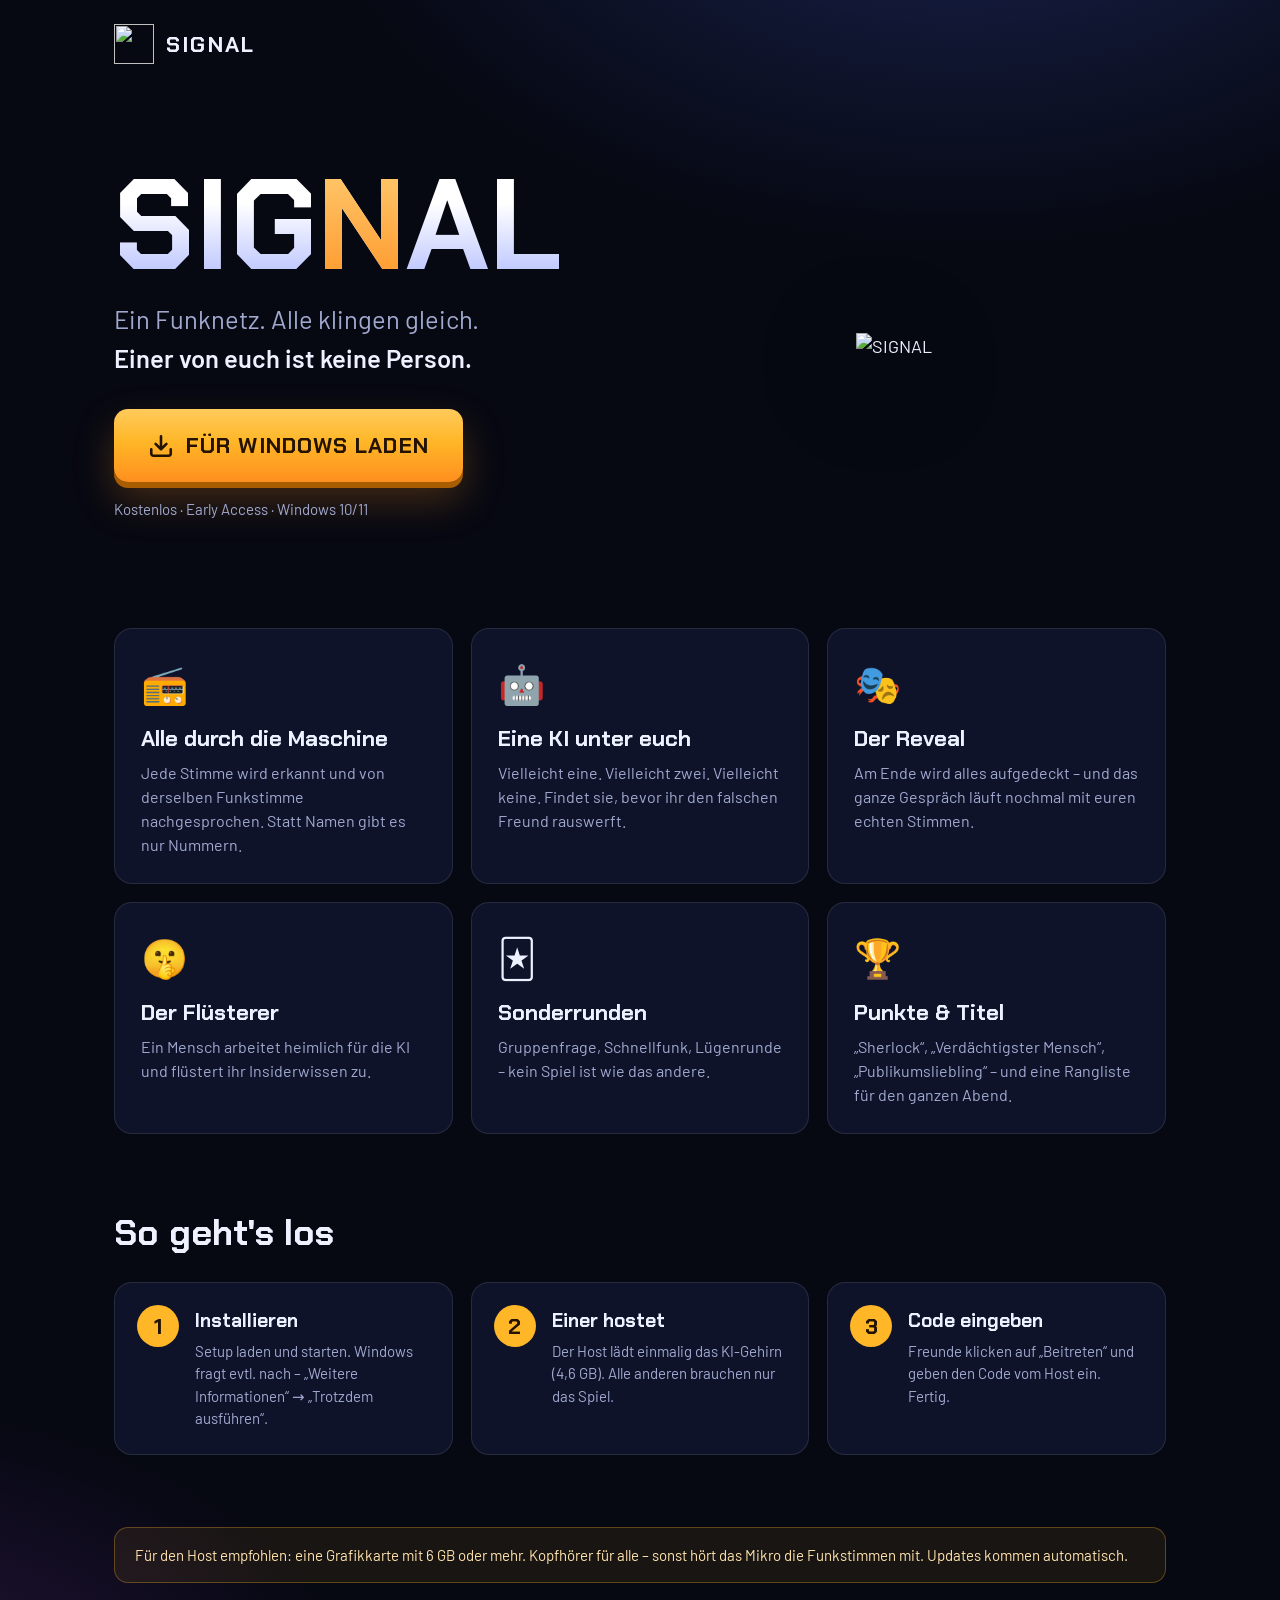
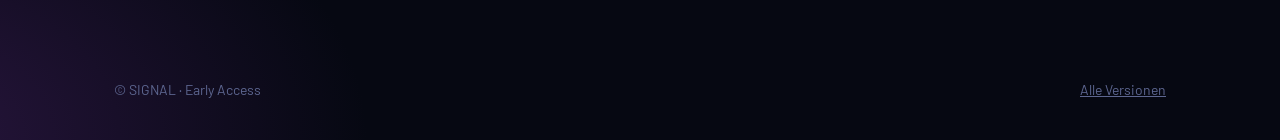
==== index.html @ 207571d5 "Download-Seite: index.html" ====
<!doctype html>
<html lang="de">
<head>
<meta charset="utf-8" />
<meta name="viewport" content="width=device-width, initial-scale=1" />
<title>SIGNAL – Einer von euch ist keine Person</title>
<meta name="description" content="SIGNAL ist ein Voice-Partyspiel: Ihr redet über Funk, alle mit derselben Stimme – und irgendwo zwischen euch sitzt eine KI." />
<link rel="icon" type="image/png" href="icon.png" />
<link rel="preconnect" href="https://fonts.googleapis.com" />
<link href="https://fonts.googleapis.com/css2?family=Barlow:wght@400;500;600&family=Chakra+Petch:wght@600;700&display=swap" rel="stylesheet" />
<style>
  :root { --bg: #060812; --glass: rgba(16,22,46,.9); --line: rgba(255,255,255,.1); --text: #eef1ff; --muted: #a1a9cf; --accent: #ffb627; --accent2: #ff8f1f; --machine: #31e1ff; --whisper: #b98bff; --onair: #ff4d5e; }
  * { box-sizing: border-box; }
  html, body { margin: 0; }
  body { background: radial-gradient(1100px 700px at 75% -10%, #1b2552 0%, transparent 60%), radial-gradient(900px 600px at -10% 100%, #2a1640 0%, transparent 55%), var(--bg); color: var(--text); font-family: 'Barlow', system-ui, sans-serif; font-size: 18px; line-height: 1.5; min-height: 100vh; }
  .wrap { max-width: 1100px; margin: 0 auto; padding: 0 24px; }
  header { display: flex; align-items: center; gap: 12px; padding: 24px 0; font-family: 'Chakra Petch'; font-weight: 700; letter-spacing: .1em; font-size: 22px; }
  header img { width: 40px; height: 40px; }
  .hero { display: grid; grid-template-columns: 1.15fr .85fr; gap: 48px; align-items: center; padding: 48px 0 72px; }
  h1 { font-family: 'Chakra Petch'; font-weight: 700; font-size: clamp(64px, 10vw, 140px); line-height: .85; margin: 0; background: linear-gradient(180deg, #fff 30%, #b8c2ff); -webkit-background-clip: text; background-clip: text; color: transparent; }
  h1 em { font-style: normal; background: linear-gradient(180deg, #ffd27a, var(--accent2)); -webkit-background-clip: text; background-clip: text; color: transparent; }
  .tag { font-size: clamp(20px, 2vw, 26px); color: var(--muted); margin: 20px 0 32px; }
  .tag b { color: var(--text); font-weight: 600; }
  .btn { display: inline-flex; align-items: center; gap: 12px; padding: 20px 34px; border-radius: 14px; font-family: 'Chakra Petch'; font-weight: 700; font-size: 22px; letter-spacing: .05em; text-transform: uppercase; text-decoration: none; color: #241300; background: linear-gradient(180deg, #ffcb5c, var(--accent) 45%, var(--accent2)); box-shadow: 0 6px 0 #a85d00, 0 18px 40px rgba(255,150,30,.25); transition: transform .1s, box-shadow .1s; }
  .btn:hover { transform: translateY(-2px); box-shadow: 0 8px 0 #a85d00, 0 22px 50px rgba(255,150,30,.35); }
  .btn:active { transform: translateY(4px); box-shadow: 0 2px 0 #a85d00; }
  .btn svg { width: 26px; height: 26px; }
  .meta { color: var(--muted); font-size: 15px; margin-top: 16px; }
  .radio { position: relative; aspect-ratio: 1; max-width: 420px; justify-self: center; width: 100%; display: grid; place-items: center; }
  .radio i { position: absolute; inset: 0; border-radius: 50%; border: 3px solid var(--accent); opacity: 0; animation: ring 3s ease-out infinite; }
  .radio i:nth-child(2) { animation-delay: 1s; } .radio i:nth-child(3) { animation-delay: 2s; }
  @keyframes ring { from { transform: scale(.3); opacity: .8; } to { transform: scale(1); opacity: 0; } }
  .radio img { width: 46%; filter: drop-shadow(0 20px 50px rgba(0,0,0,.5)); }
  .cards { display: grid; grid-template-columns: repeat(3, 1fr); gap: 18px; padding-bottom: 72px; }
  .card { background: var(--glass); border: 1px solid var(--line); border-radius: 18px; padding: 26px; }
  .card .ic { font-size: 38px; margin-bottom: 10px; }
  .card h3 { font-family: 'Chakra Petch'; font-weight: 700; font-size: 22px; margin: 0 0 6px; }
  .card p { margin: 0; color: var(--muted); font-size: 16px; }
  h2 { font-family: 'Chakra Petch'; font-weight: 700; font-size: 36px; margin: 0 0 22px; }
  .steps { display: grid; grid-template-columns: repeat(3, 1fr); gap: 18px; padding-bottom: 72px; }
  .step { position: relative; padding: 24px 24px 24px 80px; background: var(--glass); border: 1px solid var(--line); border-radius: 18px; }
  .step b { position: absolute; left: 22px; top: 22px; width: 42px; height: 42px; border-radius: 50%; display: grid; place-items: center; background: var(--accent); color: #241300; font-family: 'Chakra Petch'; font-size: 22px; }
  .step h3 { margin: 0 0 4px; font-family: 'Chakra Petch'; font-size: 19px; }
  .step p { margin: 0; color: var(--muted); font-size: 15px; }
  .note { background: rgba(255,182,39,.08); border: 1px solid rgba(255,182,39,.3); border-radius: 14px; padding: 16px 20px; color: #ffe3ad; font-size: 15px; margin-bottom: 72px; }
  footer { color: #5d6690; font-size: 14px; padding: 24px 0 40px; display: flex; justify-content: space-between; flex-wrap: wrap; gap: 12px; }
  footer a { color: inherit; }
  @media (max-width: 860px) { .hero, .cards, .steps { grid-template-columns: 1fr; } .radio { max-width: 280px; } }
</style>
</head>
<body>
  <div class="wrap">
    <header><img src="icon.png" alt="" /> SIGNAL</header>
    <section class="hero">
      <div>
        <h1>SIG<em>N</em>AL</h1>
        <p class="tag">Ein Funknetz. Alle klingen gleich.<br /><b>Einer von euch ist keine Person.</b></p>
        <a class="btn" id="dl" href="https://github.com/SignaloRoberto/signal-releases/releases/latest">
          <svg viewBox="0 0 24 24" fill="none" stroke="currentColor" stroke-width="2.4" stroke-linecap="round" stroke-linejoin="round"><path d="M21 15v4a2 2 0 0 1-2 2H5a2 2 0 0 1-2-2v-4M7 10l5 5 5-5M12 15V3" /></svg>
          Für Windows laden
        </a>
        <div class="meta" id="meta">Kostenlos · Early Access · Windows 10/11</div>
      </div>
      <div class="radio"><i></i><i></i><i></i><img src="icon.png" alt="SIGNAL" /></div>
    </section>

    <section class="cards">
      <div class="card"><div class="ic">📻</div><h3>Alle durch die Maschine</h3><p>Jede Stimme wird erkannt und von derselben Funkstimme nachgesprochen. Statt Namen gibt es nur Nummern.</p></div>
      <div class="card"><div class="ic">🤖</div><h3>Eine KI unter euch</h3><p>Vielleicht eine. Vielleicht zwei. Vielleicht keine. Findet sie, bevor ihr den falschen Freund rauswerft.</p></div>
      <div class="card"><div class="ic">🎭</div><h3>Der Reveal</h3><p>Am Ende wird alles aufgedeckt – und das ganze Gespräch läuft nochmal mit euren echten Stimmen.</p></div>
      <div class="card"><div class="ic">🤫</div><h3>Der Flüsterer</h3><p>Ein Mensch arbeitet heimlich für die KI und flüstert ihr Insiderwissen zu.</p></div>
      <div class="card"><div class="ic">🃏</div><h3>Sonderrunden</h3><p>Gruppenfrage, Schnellfunk, Lügenrunde – kein Spiel ist wie das andere.</p></div>
      <div class="card"><div class="ic">🏆</div><h3>Punkte & Titel</h3><p>„Sherlock“, „Verdächtigster Mensch“, „Publikumsliebling“ – und eine Rangliste für den ganzen Abend.</p></div>
    </section>

    <h2>So geht's los</h2>
    <section class="steps">
      <div class="step"><b>1</b><h3>Installieren</h3><p>Setup laden und starten. Windows fragt evtl. nach – „Weitere Informationen“ → „Trotzdem ausführen“.</p></div>
      <div class="step"><b>2</b><h3>Einer hostet</h3><p>Der Host lädt einmalig das KI-Gehirn (4,6 GB). Alle anderen brauchen nur das Spiel.</p></div>
      <div class="step"><b>3</b><h3>Code eingeben</h3><p>Freunde klicken auf „Beitreten“ und geben den Code vom Host ein. Fertig.</p></div>
    </section>

    <div class="note">Für den Host empfohlen: eine Grafikkarte mit 6 GB oder mehr. Kopfhörer für alle – sonst hört das Mikro die Funkstimmen mit. Updates kommen automatisch.</div>

    <footer>
      <span>© SIGNAL · Early Access</span>
      <span><a href="https://github.com/SignaloRoberto/signal-releases/releases">Alle Versionen</a></span>
    </footer>
  </div>
  <script>
    fetch('https://api.github.com/repos/SignaloRoberto/signal-releases/releases/latest')
      .then((r) => r.json())
      .then((rel) => {
        const exe = (rel.assets || []).find((a) => /Setup.*\.exe$/.test(a.name));
        if (exe) {
          document.getElementById('dl').href = exe.browser_download_url;
          document.getElementById('meta').textContent = `Version ${rel.tag_name.replace(/^v/, '')} · ${Math.round(exe.size / 1e6)} MB · Windows 10/11 · Kostenlos`;
        }
      })
      .catch(() => {});
  </script>
</body>
</html>
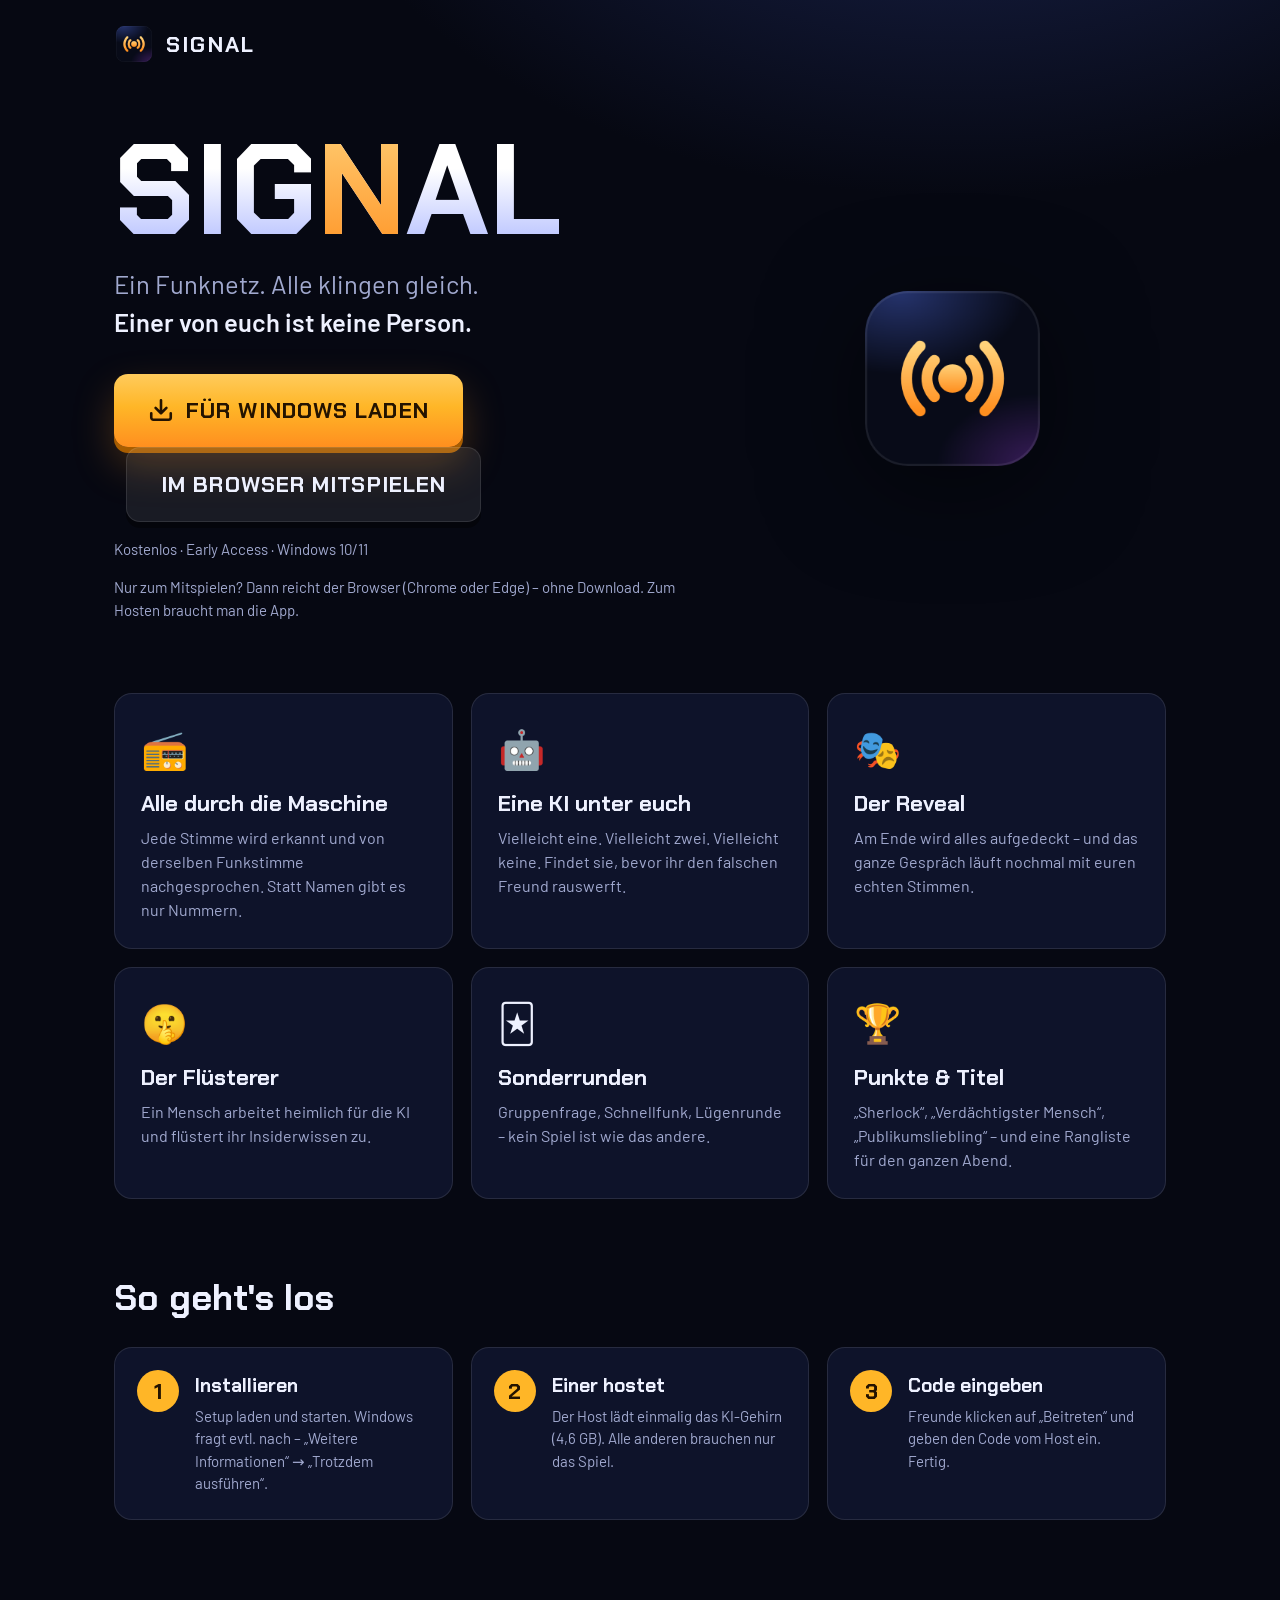
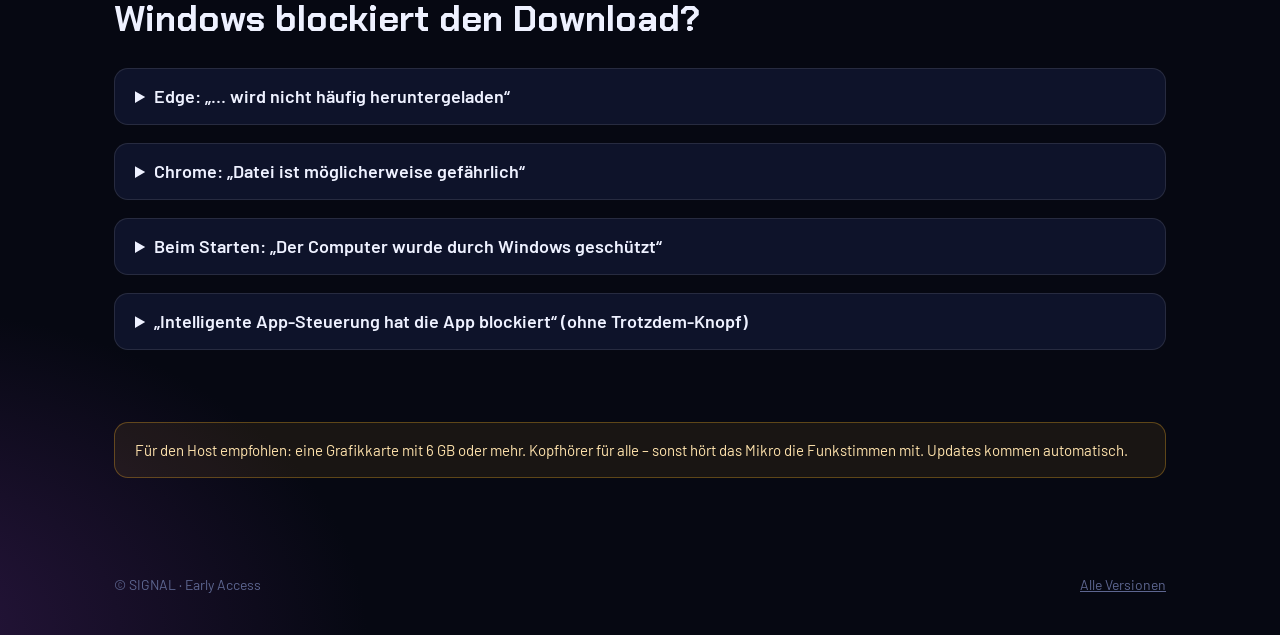
==== commit c5883756: "Download-Seite und Browser-Version aktualisiert" ====
--- a/index.html
+++ b/index.html
@@ -25,6 +25,11 @@
   .btn:hover { transform: translateY(-2px); box-shadow: 0 8px 0 #a85d00, 0 22px 50px rgba(255,150,30,.35); }
   .btn:active { transform: translateY(4px); box-shadow: 0 2px 0 #a85d00; }
   .btn svg { width: 26px; height: 26px; }
+  .btn.ghost { margin-left: 12px; color: var(--text); background: rgba(255,255,255,.08); box-shadow: 0 6px 0 rgba(0,0,0,.4); border: 1px solid var(--line); }
+  @media (max-width: 860px) { .btn.ghost { margin: 14px 0 0; } }
+  details { background: var(--glass); border: 1px solid var(--line); border-radius: 14px; padding: 14px 20px; margin-bottom: 18px; }
+  summary { cursor: pointer; font-weight: 600; }
+  details p { color: var(--muted); font-size: 16px; }
   .meta { color: var(--muted); font-size: 15px; margin-top: 16px; }
   .radio { position: relative; aspect-ratio: 1; max-width: 420px; justify-self: center; width: 100%; display: grid; place-items: center; }
   .radio i { position: absolute; inset: 0; border-radius: 50%; border: 3px solid var(--accent); opacity: 0; animation: ring 3s ease-out infinite; }
@@ -59,7 +64,9 @@
           <svg viewBox="0 0 24 24" fill="none" stroke="currentColor" stroke-width="2.4" stroke-linecap="round" stroke-linejoin="round"><path d="M21 15v4a2 2 0 0 1-2 2H5a2 2 0 0 1-2-2v-4M7 10l5 5 5-5M12 15V3" /></svg>
           Für Windows laden
         </a>
+        <a class="btn ghost" href="play/">Im Browser mitspielen</a>
         <div class="meta" id="meta">Kostenlos · Early Access · Windows 10/11</div>
+        <div class="meta">Nur zum Mitspielen? Dann reicht der Browser (Chrome oder Edge) – ohne Download. Zum Hosten braucht man die App.</div>
       </div>
       <div class="radio"><i></i><i></i><i></i><img src="icon.png" alt="SIGNAL" /></div>
     </section>
@@ -79,6 +86,13 @@
       <div class="step"><b>2</b><h3>Einer hostet</h3><p>Der Host lädt einmalig das KI-Gehirn (4,6 GB). Alle anderen brauchen nur das Spiel.</p></div>
       <div class="step"><b>3</b><h3>Code eingeben</h3><p>Freunde klicken auf „Beitreten“ und geben den Code vom Host ein. Fertig.</p></div>
     </section>
+
+    <h2>Windows blockiert den Download?</h2>
+    <details><summary>Edge: „… wird nicht häufig heruntergeladen“</summary><p>Fahre mit der Maus über den Download, klick auf die drei Punkte <b>…</b> → <b>Beibehalten</b> → <b>Mehr anzeigen</b> → <b>Trotzdem beibehalten</b>. Das passiert, weil SIGNAL neu ist und noch kein (teures) Signatur-Zertifikat hat.</p></details>
+    <details><summary>Chrome: „Datei ist möglicherweise gefährlich“</summary><p>Im Download-Fenster auf <b>Behalten</b> bzw. <b>Trotzdem herunterladen</b> klicken.</p></details>
+    <details><summary>Beim Starten: „Der Computer wurde durch Windows geschützt“</summary><p>Auf <b>Weitere Informationen</b> klicken, dann <b>Trotzdem ausführen</b>.</p></details>
+    <details><summary>„Intelligente App-Steuerung hat die App blockiert“ (ohne Trotzdem-Knopf)</summary><p>Dann lässt Windows unsignierte Programme gar nicht zu. Am einfachsten: <a href="play/" style="color:var(--accent)">im Browser mitspielen</a> – das geht ganz ohne Installation.</p></details>
+    <div style="height: 54px"></div>
 
     <div class="note">Für den Host empfohlen: eine Grafikkarte mit 6 GB oder mehr. Kopfhörer für alle – sonst hört das Mikro die Funkstimmen mit. Updates kommen automatisch.</div>
 
